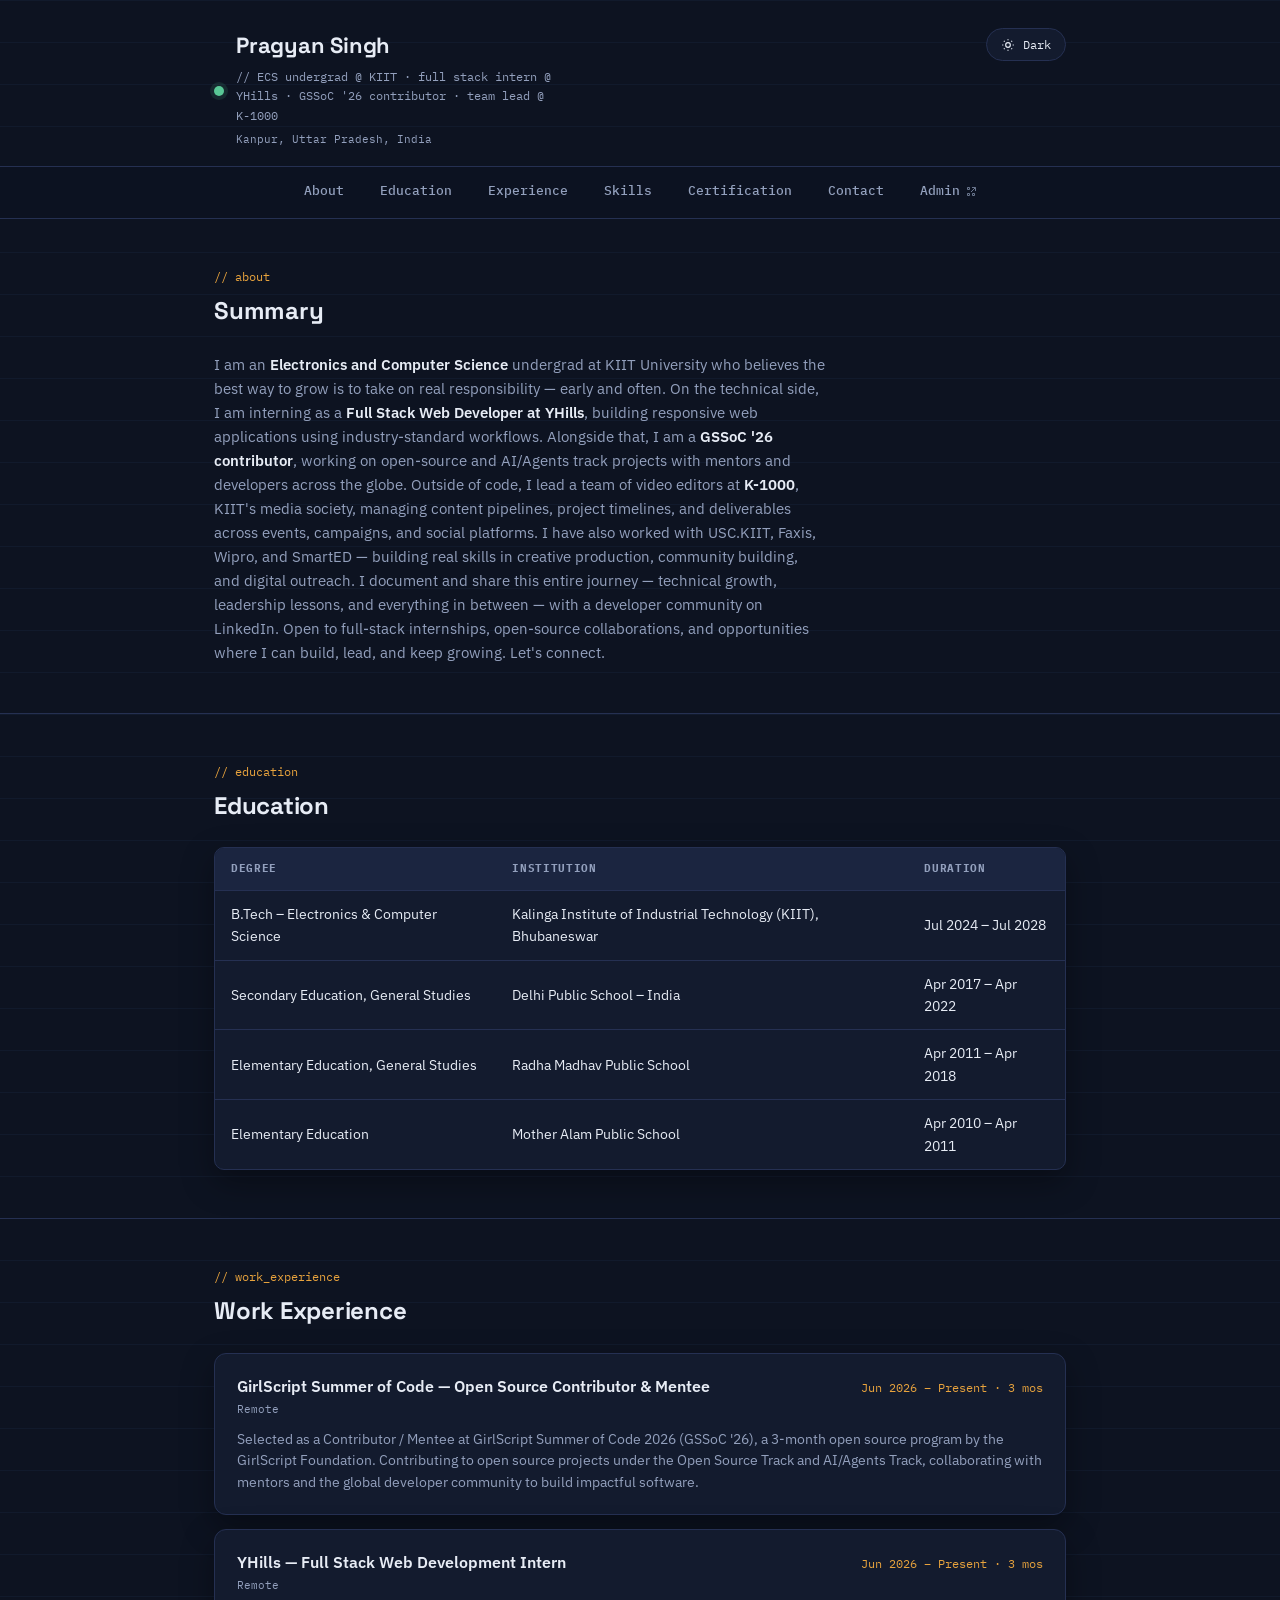
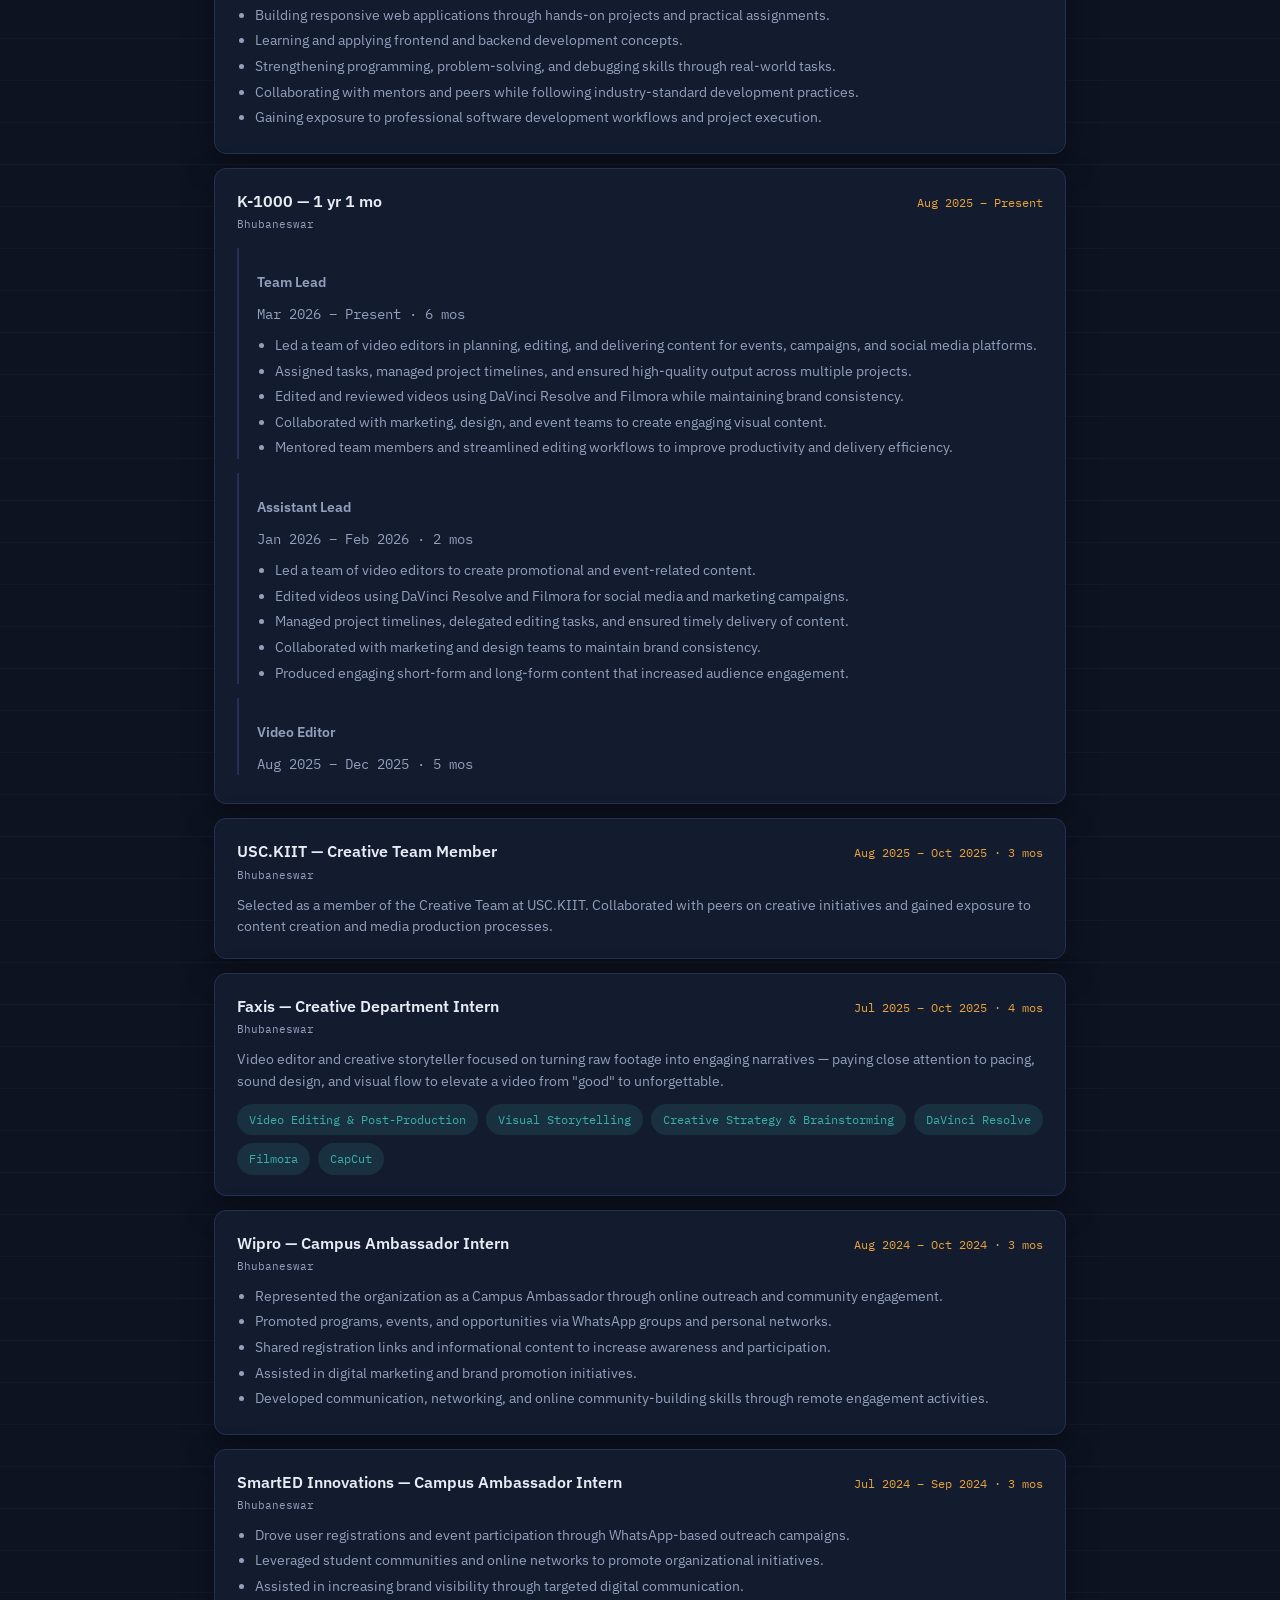
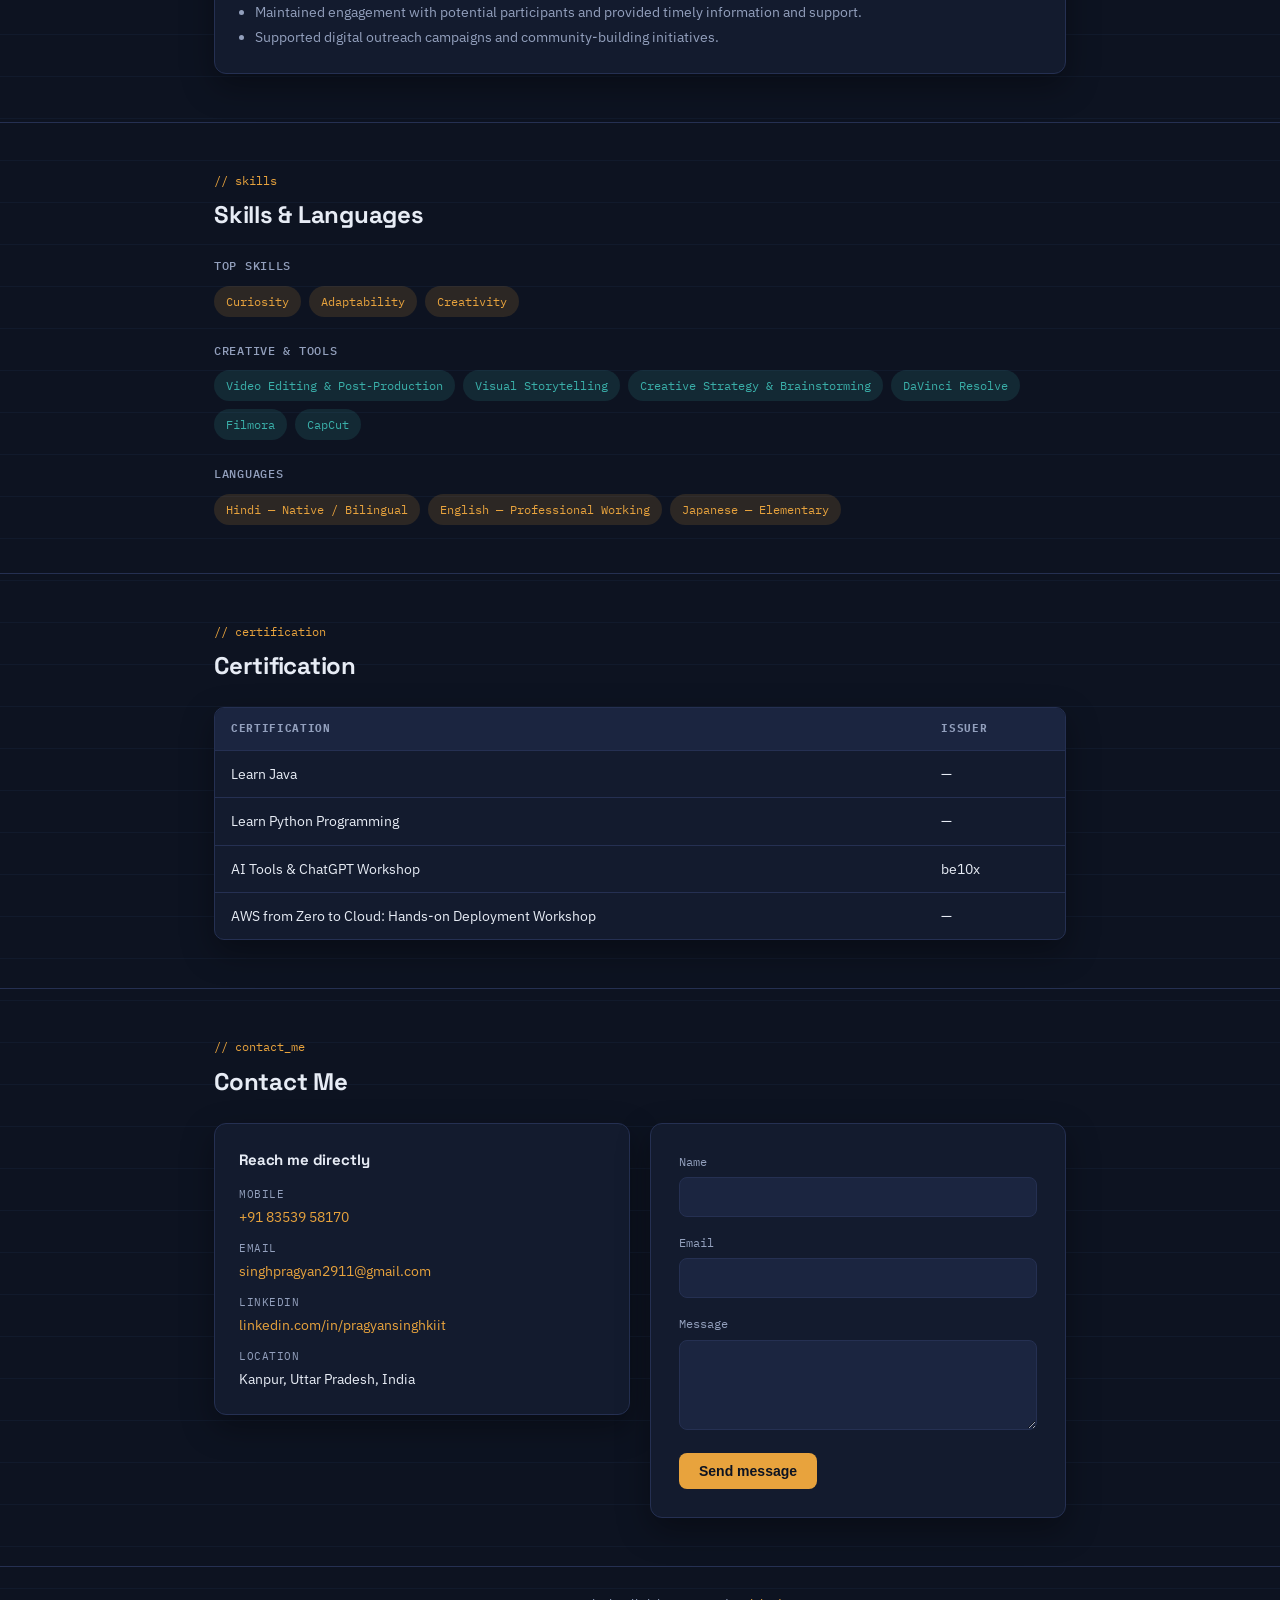
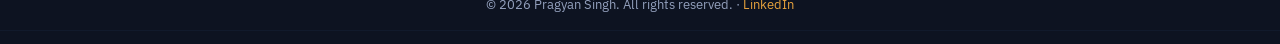
==== index.html @ 53487497 "added my yhills internship resume file" ====
<!DOCTYPE html>
<html lang="en" data-theme="dark">

<head>
    <meta charset="UTF-8">
    <meta name="viewport" content="width=device-width, initial-scale=1.0">
    <title>Pragyan Singh — Portfolio</title>
    <meta name="description" content="Resume and portfolio of Pragyan Singh — full-stack developer, B.Tech Electronics & Computer Science, KIIT University.">
    <link rel="preconnect" href="https://fonts.googleapis.com">
    <link rel="preconnect" href="https://fonts.gstatic.com" crossorigin>
    <link href="https://fonts.googleapis.com/css2?family=Space+Grotesk:wght@500;600;700&family=IBM+Plex+Sans:wght@400;500;600&family=IBM+Plex+Mono:wght@400;500&display=swap" rel="stylesheet">
    <link rel="stylesheet" href="style.css">
</head>

<body>
    <div class="scan-overlay" id="scan-overlay" aria-hidden="true"></div>

    <header class="site-header">
        <div class="container header-inner">
            <div class="brand">
                <span class="status-dot" aria-hidden="true"></span>
                <div>
                    <h1>Pragyan Singh</h1>
                    <p class="tagline">// ECS undergrad @ KIIT · full stack intern @ YHills · GSSoC '26 contributor · team lead @ K-1000</p>
                    <p class="location">Kanpur, Uttar Pradesh, India</p>
                </div>
            </div>
            <button id="toggle-theme" type="button" aria-label="Toggle color theme">
                <svg viewBox="0 0 24 24" fill="none" stroke="currentColor" stroke-width="2"><circle cx="12" cy="12" r="4"></circle><path d="M12 2v2M12 20v2M4.9 4.9l1.4 1.4M17.7 17.7l1.4 1.4M2 12h2M20 12h2M4.9 19.1l1.4-1.4M17.7 6.3l1.4-1.4"/></svg>
                <span id="theme-label">Dark</span>
            </button>
        </div>
    </header>

    <nav class="site-nav" aria-label="Section navigation">
        <div class="container">
            <ul>
                <li><a href="#about">About</a></li>
                <li><a href="#education">Education</a></li>
                <li><a href="#work-experience">Experience</a></li>
                <li><a href="#skills">Skills</a></li>
                <li><a href="#certification">Certification</a></li>
                <li><a href="#contact-me">Contact</a></li>
                <li>
                    <a href="admin.html" target="_blank" rel="noopener">
                        Admin
                        <svg viewBox="0 0 24 24" fill="none" stroke="currentColor" stroke-width="2"><path d="M14 3h7v7M21 3l-9 9M5 3h4v4H5V3M5 15h4v4H5v-4M15 15h4v4h-4v-4"/></svg>
                    </a>
                </li>
            </ul>
        </div>
    </nav>

    <main>
        <section id="about">
            <div class="container">
                <p class="eyebrow">// about</p>
                <h2>Summary</h2>
                <p class="about-text">
                    I am an <strong>Electronics and Computer Science</strong> undergrad at KIIT University who believes
                    the best way to grow is to take on real responsibility — early and often. On the technical side, I am
                    interning as a <strong>Full Stack Web Developer at YHills</strong>, building responsive web applications
                    using industry-standard workflows. Alongside that, I am a <strong>GSSoC '26 contributor</strong>, working
                    on open-source and AI/Agents track projects with mentors and developers across the globe. Outside of
                    code, I lead a team of video editors at <strong>K-1000</strong>, KIIT's media society, managing content
                    pipelines, project timelines, and deliverables across events, campaigns, and social platforms. I have
                    also worked with USC.KIIT, Faxis, Wipro, and SmartED — building real skills in creative production,
                    community building, and digital outreach. I document and share this entire journey — technical growth,
                    leadership lessons, and everything in between — with a developer community on LinkedIn. Open to
                    full-stack internships, open-source collaborations, and opportunities where I can build, lead, and
                    keep growing. Let's connect.
                </p>
            </div>
        </section>

        <section id="education">
            <div class="container">
                <p class="eyebrow">// education</p>
                <h2>Education</h2>
                <div class="table-wrap">
                    <table>
                        <thead>
                            <tr>
                                <th>Degree</th>
                                <th>Institution</th>
                                <th>Duration</th>
                            </tr>
                        </thead>
                        <tbody>
                            <tr>
                                <td>B.Tech – Electronics &amp; Computer Science</td>
                                <td>Kalinga Institute of Industrial Technology (KIIT), Bhubaneswar</td>
                                <td>Jul 2024 – Jul 2028</td>
                            </tr>
                            <tr>
                                <td>Secondary Education, General Studies</td>
                                <td>Delhi Public School – India</td>
                                <td>Apr 2017 – Apr 2022</td>
                            </tr>
                            <tr>
                                <td>Elementary Education, General Studies</td>
                                <td>Radha Madhav Public School</td>
                                <td>Apr 2011 – Apr 2018</td>
                            </tr>
                            <tr>
                                <td>Elementary Education</td>
                                <td>Mother Alam Public School</td>
                                <td>Apr 2010 – Apr 2011</td>
                            </tr>
                        </tbody>
                    </table>
                </div>
            </div>
        </section>

        <section id="work-experience">
            <div class="container">
                <p class="eyebrow">// work_experience</p>
                <h2>Work Experience</h2>
                <div class="exp-list">

                    <div class="exp-card">
                        <div class="exp-card-head">
                            <span class="exp-org">GirlScript Summer of Code — Open Source Contributor &amp; Mentee</span>
                            <span class="exp-duration">Jun 2026 – Present · 3 mos</span>
                        </div>
                        <p class="exp-location">Remote</p>
                        <p class="desc">
                            Selected as a Contributor / Mentee at GirlScript Summer of Code 2026 (GSSoC '26), a 3-month
                            open source program by the GirlScript Foundation. Contributing to open source projects under
                            the Open Source Track and AI/Agents Track, collaborating with mentors and the global
                            developer community to build impactful software.
                        </p>
                    </div>

                    <div class="exp-card">
                        <div class="exp-card-head">
                            <span class="exp-org">YHills — Full Stack Web Development Intern</span>
                            <span class="exp-duration">Jun 2026 – Present · 3 mos</span>
                        </div>
                        <p class="exp-location">Remote</p>
                        <ul>
                            <li>Building responsive web applications through hands-on projects and practical assignments.</li>
                            <li>Learning and applying frontend and backend development concepts.</li>
                            <li>Strengthening programming, problem-solving, and debugging skills through real-world tasks.</li>
                            <li>Collaborating with mentors and peers while following industry-standard development practices.</li>
                            <li>Gaining exposure to professional software development workflows and project execution.</li>
                        </ul>
                    </div>

                    <div class="exp-card">
                        <div class="exp-card-head">
                            <span class="exp-org">K-1000 — 1 yr 1 mo</span>
                            <span class="exp-duration">Aug 2025 – Present</span>
                        </div>
                        <p class="exp-location">Bhubaneswar</p>

                        <div class="exp-role">
                            <p class="exp-role-title">Team Lead</p>
                            <p class="exp-role-duration">Mar 2026 – Present · 6 mos</p>
                            <ul>
                                <li>Led a team of video editors in planning, editing, and delivering content for events, campaigns, and social media platforms.</li>
                                <li>Assigned tasks, managed project timelines, and ensured high-quality output across multiple projects.</li>
                                <li>Edited and reviewed videos using DaVinci Resolve and Filmora while maintaining brand consistency.</li>
                                <li>Collaborated with marketing, design, and event teams to create engaging visual content.</li>
                                <li>Mentored team members and streamlined editing workflows to improve productivity and delivery efficiency.</li>
                            </ul>
                        </div>

                        <div class="exp-role">
                            <p class="exp-role-title">Assistant Lead</p>
                            <p class="exp-role-duration">Jan 2026 – Feb 2026 · 2 mos</p>
                            <ul>
                                <li>Led a team of video editors to create promotional and event-related content.</li>
                                <li>Edited videos using DaVinci Resolve and Filmora for social media and marketing campaigns.</li>
                                <li>Managed project timelines, delegated editing tasks, and ensured timely delivery of content.</li>
                                <li>Collaborated with marketing and design teams to maintain brand consistency.</li>
                                <li>Produced engaging short-form and long-form content that increased audience engagement.</li>
                            </ul>
                        </div>

                        <div class="exp-role">
                            <p class="exp-role-title">Video Editor</p>
                            <p class="exp-role-duration">Aug 2025 – Dec 2025 · 5 mos</p>
                        </div>
                    </div>

                    <div class="exp-card">
                        <div class="exp-card-head">
                            <span class="exp-org">USC.KIIT — Creative Team Member</span>
                            <span class="exp-duration">Aug 2025 – Oct 2025 · 3 mos</span>
                        </div>
                        <p class="exp-location">Bhubaneswar</p>
                        <p class="desc">
                            Selected as a member of the Creative Team at USC.KIIT. Collaborated with peers on creative
                            initiatives and gained exposure to content creation and media production processes.
                        </p>
                    </div>

                    <div class="exp-card">
                        <div class="exp-card-head">
                            <span class="exp-org">Faxis — Creative Department Intern</span>
                            <span class="exp-duration">Jul 2025 – Oct 2025 · 4 mos</span>
                        </div>
                        <p class="exp-location">Bhubaneswar</p>
                        <p class="desc">
                            Video editor and creative storyteller focused on turning raw footage into engaging narratives —
                            paying close attention to pacing, sound design, and visual flow to elevate a video from
                            "good" to unforgettable.
                        </p>
                        <div class="tag-list" style="margin-top:12px;">
                            <span class="tag alt">Video Editing &amp; Post-Production</span>
                            <span class="tag alt">Visual Storytelling</span>
                            <span class="tag alt">Creative Strategy &amp; Brainstorming</span>
                            <span class="tag alt">DaVinci Resolve</span>
                            <span class="tag alt">Filmora</span>
                            <span class="tag alt">CapCut</span>
                        </div>
                    </div>

                    <div class="exp-card">
                        <div class="exp-card-head">
                            <span class="exp-org">Wipro — Campus Ambassador Intern</span>
                            <span class="exp-duration">Aug 2024 – Oct 2024 · 3 mos</span>
                        </div>
                        <p class="exp-location">Bhubaneswar</p>
                        <ul>
                            <li>Represented the organization as a Campus Ambassador through online outreach and community engagement.</li>
                            <li>Promoted programs, events, and opportunities via WhatsApp groups and personal networks.</li>
                            <li>Shared registration links and informational content to increase awareness and participation.</li>
                            <li>Assisted in digital marketing and brand promotion initiatives.</li>
                            <li>Developed communication, networking, and online community-building skills through remote engagement activities.</li>
                        </ul>
                    </div>

                    <div class="exp-card">
                        <div class="exp-card-head">
                            <span class="exp-org">SmartED Innovations — Campus Ambassador Intern</span>
                            <span class="exp-duration">Jul 2024 – Sep 2024 · 3 mos</span>
                        </div>
                        <p class="exp-location">Bhubaneswar</p>
                        <ul>
                            <li>Drove user registrations and event participation through WhatsApp-based outreach campaigns.</li>
                            <li>Leveraged student communities and online networks to promote organizational initiatives.</li>
                            <li>Assisted in increasing brand visibility through targeted digital communication.</li>
                            <li>Maintained engagement with potential participants and provided timely information and support.</li>
                            <li>Supported digital outreach campaigns and community-building initiatives.</li>
                        </ul>
                    </div>

                </div>
            </div>
        </section>

        <section id="skills">
            <div class="container">
                <p class="eyebrow">// skills</p>
                <h2>Skills &amp; Languages</h2>

                <div class="tag-group">
                    <h3>Top Skills</h3>
                    <div class="tag-list">
                        <span class="tag">Curiosity</span>
                        <span class="tag">Adaptability</span>
                        <span class="tag">Creativity</span>
                    </div>
                </div>

                <div class="tag-group">
                    <h3>Creative &amp; Tools</h3>
                    <div class="tag-list">
                        <span class="tag alt">Video Editing &amp; Post-Production</span>
                        <span class="tag alt">Visual Storytelling</span>
                        <span class="tag alt">Creative Strategy &amp; Brainstorming</span>
                        <span class="tag alt">DaVinci Resolve</span>
                        <span class="tag alt">Filmora</span>
                        <span class="tag alt">CapCut</span>
                    </div>
                </div>

                <div class="tag-group">
                    <h3>Languages</h3>
                    <div class="tag-list">
                        <span class="tag">Hindi — Native / Bilingual</span>
                        <span class="tag">English — Professional Working</span>
                        <span class="tag">Japanese — Elementary</span>
                    </div>
                </div>
            </div>
        </section>

        <section id="certification">
            <div class="container">
                <p class="eyebrow">// certification</p>
                <h2>Certification</h2>
                <div class="table-wrap">
                    <table>
                        <thead>
                            <tr>
                                <th>Certification</th>
                                <th>Issuer</th>
                            </tr>
                        </thead>
                        <tbody>
                            <tr>
                                <td>Learn Java</td>
                                <td>—</td>
                            </tr>
                            <tr>
                                <td>Learn Python Programming</td>
                                <td>—</td>
                            </tr>
                            <tr>
                                <td>AI Tools &amp; ChatGPT Workshop</td>
                                <td>be10x</td>
                            </tr>
                            <tr>
                                <td>AWS from Zero to Cloud: Hands-on Deployment Workshop</td>
                                <td>—</td>
                            </tr>
                        </tbody>
                    </table>
                </div>
            </div>
        </section>

        <section id="contact-me">
            <div class="container">
                <p class="eyebrow">// contact_me</p>
                <h2>Contact Me</h2>
                <div class="contact-grid">
                    <div class="contact-info">
                        <h3>Reach me directly</h3>
                        <dl>
                            <div>
                                <dt>Mobile</dt>
                                <dd><a href="tel:+918353958170">+91 83539 58170</a></dd>
                            </div>
                            <div>
                                <dt>Email</dt>
                                <dd><a href="mailto:singhpragyan2911@gmail.com">singhpragyan2911@gmail.com</a></dd>
                            </div>
                            <div>
                                <dt>LinkedIn</dt>
                                <dd><a href="https://www.linkedin.com/in/pragyansinghkiit" target="_blank" rel="noopener">linkedin.com/in/pragyansinghkiit</a></dd>
                            </div>
                            <div>
                                <dt>Location</dt>
                                <dd>Kanpur, Uttar Pradesh, India</dd>
                            </div>
                        </dl>
                    </div>
                    <div class="panel">
                        <form id="contact-form" novalidate>
                            <div class="field">
                                <label for="name">Name</label>
                                <input type="text" id="name" name="name" required>
                            </div>
                            <div class="field">
                                <label for="email">Email</label>
                                <input type="email" id="email" name="email" required>
                            </div>
                            <div class="field">
                                <label for="message">Message</label>
                                <textarea id="message" name="message" required></textarea>
                            </div>
                            <button type="submit">Send message</button>
                            <p class="form-status" id="contact-status" role="status"></p>
                        </form>
                    </div>
                </div>
            </div>
        </section>
    </main>

    <footer>
        <div class="container">
            <p>© 2026 Pragyan Singh. All rights reserved. · <a href="https://www.linkedin.com/in/pragyansinghkiit" target="_blank" rel="noopener">LinkedIn</a></p>
        </div>
    </footer>
    <script src="script.js"></script>
    <script src="shared.js"></script>

</body>

</html>
---- style.css ----
/* ============ Design tokens ============ */
:root,
[data-theme="dark"] {
    --bg: #0d1321;
    --bg-grid: #111a2c;
    --surface: #131b2e;
    --surface-2: #1b2540;
    --border: #253052;
    --text: #e7ecf5;
    --text-muted: #93a0bd;
    --accent: #e8a33d;
    --accent-soft: rgba(232, 163, 61, 0.14);
    --accent-2: #3aafa9;
    --accent-2-soft: rgba(58, 175, 169, 0.14);
    --danger: #e5686d;
    --danger-soft: rgba(229, 104, 109, 0.12);
    --success: #59c896;
    --success-soft: rgba(89, 200, 150, 0.12);
    --shadow: 0 12px 32px rgba(0, 0, 0, 0.35);
}

[data-theme="light"] {
    --bg: #eef1f6;
    --bg-grid: #e6eaf2;
    --surface: #ffffff;
    --surface-2: #f6f8fc;
    --border: #d8deea;
    --text: #10151f;
    --text-muted: #51597a;
    --accent: #c97f1e;
    --accent-soft: rgba(201, 127, 30, 0.12);
    --accent-2: #1e8c86;
    --accent-2-soft: rgba(30, 140, 134, 0.12);
    --danger: #c9333a;
    --danger-soft: rgba(201, 51, 58, 0.08);
    --success: #1f8f5f;
    --success-soft: rgba(31, 143, 95, 0.1);
    --shadow: 0 12px 28px rgba(20, 30, 60, 0.08);
}

* {
    margin: 0;
    padding: 0;
    box-sizing: border-box;
}

html {
    scroll-behavior: smooth;
}

body {
    font-family: 'IBM Plex Sans', Arial, sans-serif;
    background:
        linear-gradient(var(--bg-grid) 1px, transparent 1px) 0 0 / 100% 42px,
        var(--bg);
    color: var(--text);
    transition: background-color .35s ease, color .35s ease;
    line-height: 1.6;
}

.container {
    max-width: 900px;
    margin: 0 auto;
    padding: 0 24px;
}

h1,
h2,
h3 {
    font-family: 'Space Grotesk', sans-serif;
    letter-spacing: -0.01em;
}

a {
    color: inherit;
}

:focus-visible {
    outline: 2px solid var(--accent);
    outline-offset: 3px;
}

/* ============ Header ============ */
.site-header {
    padding: 28px 0 18px;
    position: relative;
}

.header-inner {
    display: flex;
    align-items: flex-start;
    justify-content: space-between;
    gap: 16px;
}

.brand {
    display: flex;
    align-items: center;
    gap: 12px;
}

.status-dot {
    width: 10px;
    height: 10px;
    border-radius: 50%;
    background: var(--success);
    box-shadow: 0 0 0 4px var(--success-soft);
    flex-shrink: 0;
    margin-top: 6px;
    animation: pulse 2.4s ease-in-out infinite;
}

@keyframes pulse {

    0%,
    100% {
        opacity: 1;
    }

    50% {
        opacity: .45;
    }
}

.brand h1 {
    font-size: 22px;
    font-weight: 700;
}

.tagline {
    font-family: 'IBM Plex Mono', monospace;
    font-size: 12px;
    color: var(--text-muted);
    margin-top: 4px;
    max-width: 46ch;
}

.location {
    font-family: 'IBM Plex Mono', monospace;
    font-size: 11px;
    color: var(--text-muted);
    margin-top: 6px;
}

#toggle-theme {
    display: inline-flex;
    align-items: center;
    gap: 8px;
    background: var(--surface);
    border: 1px solid var(--border);
    color: var(--text);
    font-family: 'IBM Plex Mono', monospace;
    font-size: 12px;
    padding: 8px 14px;
    border-radius: 999px;
    cursor: pointer;
    transition: border-color .2s ease, transform .2s ease;
    flex-shrink: 0;
}

#toggle-theme:hover {
    border-color: var(--accent);
    transform: translateY(-1px);
}

#toggle-theme svg {
    width: 14px;
    height: 14px;
}

/* ============ Nav ============ */
.site-nav {
    position: sticky;
    top: 0;
    z-index: 20;
    background: color-mix(in srgb, var(--bg) 88%, transparent);
    backdrop-filter: blur(10px);
    border-top: 1px solid var(--border);
    border-bottom: 1px solid var(--border);
}

.site-nav ul {
    display: flex;
    justify-content: center;
    flex-wrap: wrap;
    list-style: none;
    gap: 4px;
}

.site-nav a {
    display: inline-flex;
    align-items: center;
    gap: 5px;
    padding: 14px 16px;
    text-decoration: none;
    font-family: 'IBM Plex Mono', monospace;
    font-size: 13px;
    font-weight: 500;
    color: var(--text-muted);
    border-bottom: 2px solid transparent;
    transition: color .2s ease, border-color .2s ease;
}

.site-nav a:hover,
.site-nav a:focus-visible {
    color: var(--accent);
    border-color: var(--accent);
}

.site-nav a svg {
    width: 12px;
    height: 12px;
    opacity: .7;
}

/* ============ Sections ============ */
main section {
    scroll-margin-top: 56px;
    padding: 48px 0;
    border-bottom: 1px solid var(--border);
}

.eyebrow {
    font-family: 'IBM Plex Mono', monospace;
    font-size: 12px;
    color: var(--accent);
    margin-bottom: 6px;
}

section h2 {
    font-size: 24px;
    margin-bottom: 22px;
}

.about-text {
    max-width: 68ch;
    font-size: 15px;
    color: var(--text-muted);
}

.about-text strong {
    color: var(--text);
    font-weight: 600;
}

.table-wrap {
    overflow-x: auto;
    border: 1px solid var(--border);
    border-radius: 10px;
    background: var(--surface);
    box-shadow: var(--shadow);
}

table {
    border-collapse: collapse;
    width: 100%;
    min-width: 480px;
}

th,
td {
    text-align: left;
    padding: 12px 16px;
    font-size: 14px;
    border-bottom: 1px solid var(--border);
}

thead th {
    font-family: 'IBM Plex Mono', monospace;
    font-size: 11px;
    letter-spacing: .06em;
    text-transform: uppercase;
    color: var(--text-muted);
    background: var(--surface-2);
}

tbody tr:last-child td {
    border-bottom: none;
}

tbody tr:hover {
    background: var(--surface-2);
}

/* ============ Experience cards ============ */
.exp-list {
    display: grid;
    gap: 14px;
}

.exp-card {
    background: var(--surface);
    border: 1px solid var(--border);
    border-radius: 12px;
    padding: 20px 22px;
    box-shadow: var(--shadow);
}

.exp-card-head {
    display: flex;
    justify-content: space-between;
    align-items: baseline;
    gap: 12px;
    flex-wrap: wrap;
}

.exp-org {
    font-size: 16px;
    font-weight: 600;
}

.exp-duration {
    font-family: 'IBM Plex Mono', monospace;
    font-size: 12px;
    color: var(--accent);
    white-space: nowrap;
}

.exp-location {
    font-family: 'IBM Plex Mono', monospace;
    font-size: 11px;
    color: var(--text-muted);
    margin-top: 2px;
}

.exp-role {
    padding: 14px 0 0 18px;
    border-left: 2px solid var(--border);
    margin-top: 14px;
}

.exp-role:first-of-type {
    margin-top: 16px;
}

.exp-role-title {
    font-weight: 600;
    font-size: 14px;
}

.exp-role-duration {
    font-family: 'IBM Plex Mono', monospace;
    font-size: 11px;
    color: var(--text-muted);
    margin-bottom: 8px;
}

.exp-role ul,
.exp-card>ul {
    margin-top: 10px;
    padding-left: 18px;
    font-size: 13.5px;
    color: var(--text-muted);
}

.exp-role p,
.exp-card>p.desc {
    margin-top: 10px;
    font-size: 13.5px;
    color: var(--text-muted);
}

.exp-role li,
.exp-card>ul li {
    margin-bottom: 4px;
}

/* ============ Tags (skills / languages) ============ */
.tag-group {
    margin-bottom: 24px;
}

.tag-group:last-child {
    margin-bottom: 0;
}

.tag-group h3 {
    font-family: 'IBM Plex Mono', monospace;
    font-size: 12px;
    text-transform: uppercase;
    letter-spacing: .06em;
    color: var(--text-muted);
    margin-bottom: 10px;
    font-weight: 500;
}

.tag-list {
    display: flex;
    flex-wrap: wrap;
    gap: 8px;
}

.tag {
    background: var(--accent-soft);
    color: var(--accent);
    font-family: 'IBM Plex Mono', monospace;
    font-size: 12px;
    padding: 6px 12px;
    border-radius: 999px;
    white-space: nowrap;
}

.tag.alt {
    background: var(--accent-2-soft);
    color: var(--accent-2);
}

/* ============ Contact ============ */
.contact-grid {
    display: grid;
    grid-template-columns: repeat(auto-fit, minmax(260px, 1fr));
    gap: 20px;
    align-items: start;
}

.contact-info {
    background: var(--surface);
    border: 1px solid var(--border);
    border-radius: 12px;
    padding: 24px;
    box-shadow: var(--shadow);
}

.contact-info h3 {
    font-size: 15px;
    margin-bottom: 14px;
}

.contact-info dl {
    display: grid;
    gap: 12px;
}

.contact-info dt {
    font-family: 'IBM Plex Mono', monospace;
    font-size: 11px;
    text-transform: uppercase;
    letter-spacing: .05em;
    color: var(--text-muted);
}

.contact-info dd {
    font-size: 14px;
    margin-top: 2px;
}

.contact-info a {
    text-decoration: none;
    color: var(--accent);
}

.contact-info a:hover {
    text-decoration: underline;
}

/* ============ Forms ============ */
.panel {
    background: var(--surface);
    border: 1px solid var(--border);
    border-radius: 12px;
    padding: 28px;
    box-shadow: var(--shadow);
}

form .field {
    margin-bottom: 16px;
}

label {
    display: block;
    font-family: 'IBM Plex Mono', monospace;
    font-size: 12px;
    color: var(--text-muted);
    margin-bottom: 6px;
}

input,
textarea {
    width: 100%;
    background: var(--surface-2);
    border: 1px solid var(--border);
    color: var(--text);
    padding: 10px 12px;
    border-radius: 8px;
    font-family: 'IBM Plex Sans', sans-serif;
    font-size: 14px;
    transition: border-color .2s ease;
}

input:focus,
textarea:focus {
    border-color: var(--accent);
}

textarea {
    resize: vertical;
    min-height: 90px;
}

button[type="submit"] {
    appearance: none;
    border: none;
    background: var(--accent);
    color: var(--bg);
    font-weight: 600;
    font-size: 14px;
    padding: 10px 20px;
    border-radius: 8px;
    cursor: pointer;
    transition: filter .2s ease, transform .2s ease;
}

button[type="submit"]:hover {
    filter: brightness(1.08);
    transform: translateY(-1px);
}

.form-status {
    margin-top: 14px;
    font-size: 13px;
    padding: 10px 12px;
    border-radius: 8px;
    display: none;
}

.form-status.show {
    display: block;
}

.form-status.ok {
    background: var(--success-soft);
    color: var(--success);
}

.form-status.err {
    background: var(--danger-soft);
    color: var(--danger);
}

/* ============ Footer ============ */
footer {
    padding: 28px 0;
    text-align: center;
    font-size: 13px;
    color: var(--text-muted);
}

footer a {
    color: var(--accent);
    text-decoration: none;
}

footer a:hover {
    text-decoration: underline;
}

/* ============ Motion / a11y ============ */
.scan-overlay {
    position: fixed;
    inset: 0;
    pointer-events: none;
    background: linear-gradient(180deg, transparent, var(--accent-soft) 45%, transparent);
    transform: translateY(-100%);
    opacity: 0;
    z-index: 999;
}

.scan-overlay.run {
    animation: scan .5s ease-out;
}

@keyframes scan {
    0% {
        transform: translateY(-100%);
        opacity: .9;
    }

    100% {
        transform: translateY(100%);
        opacity: 0;
    }
}

@media (prefers-reduced-motion: reduce) {

    .status-dot,
    .scan-overlay.run {
        animation: none !important;
    }

    html {
        scroll-behavior: auto;
    }
}

@media (max-width: 560px) {
    .header-inner {
        flex-direction: column;
    }

    .panel {
        padding: 20px;
    }
}
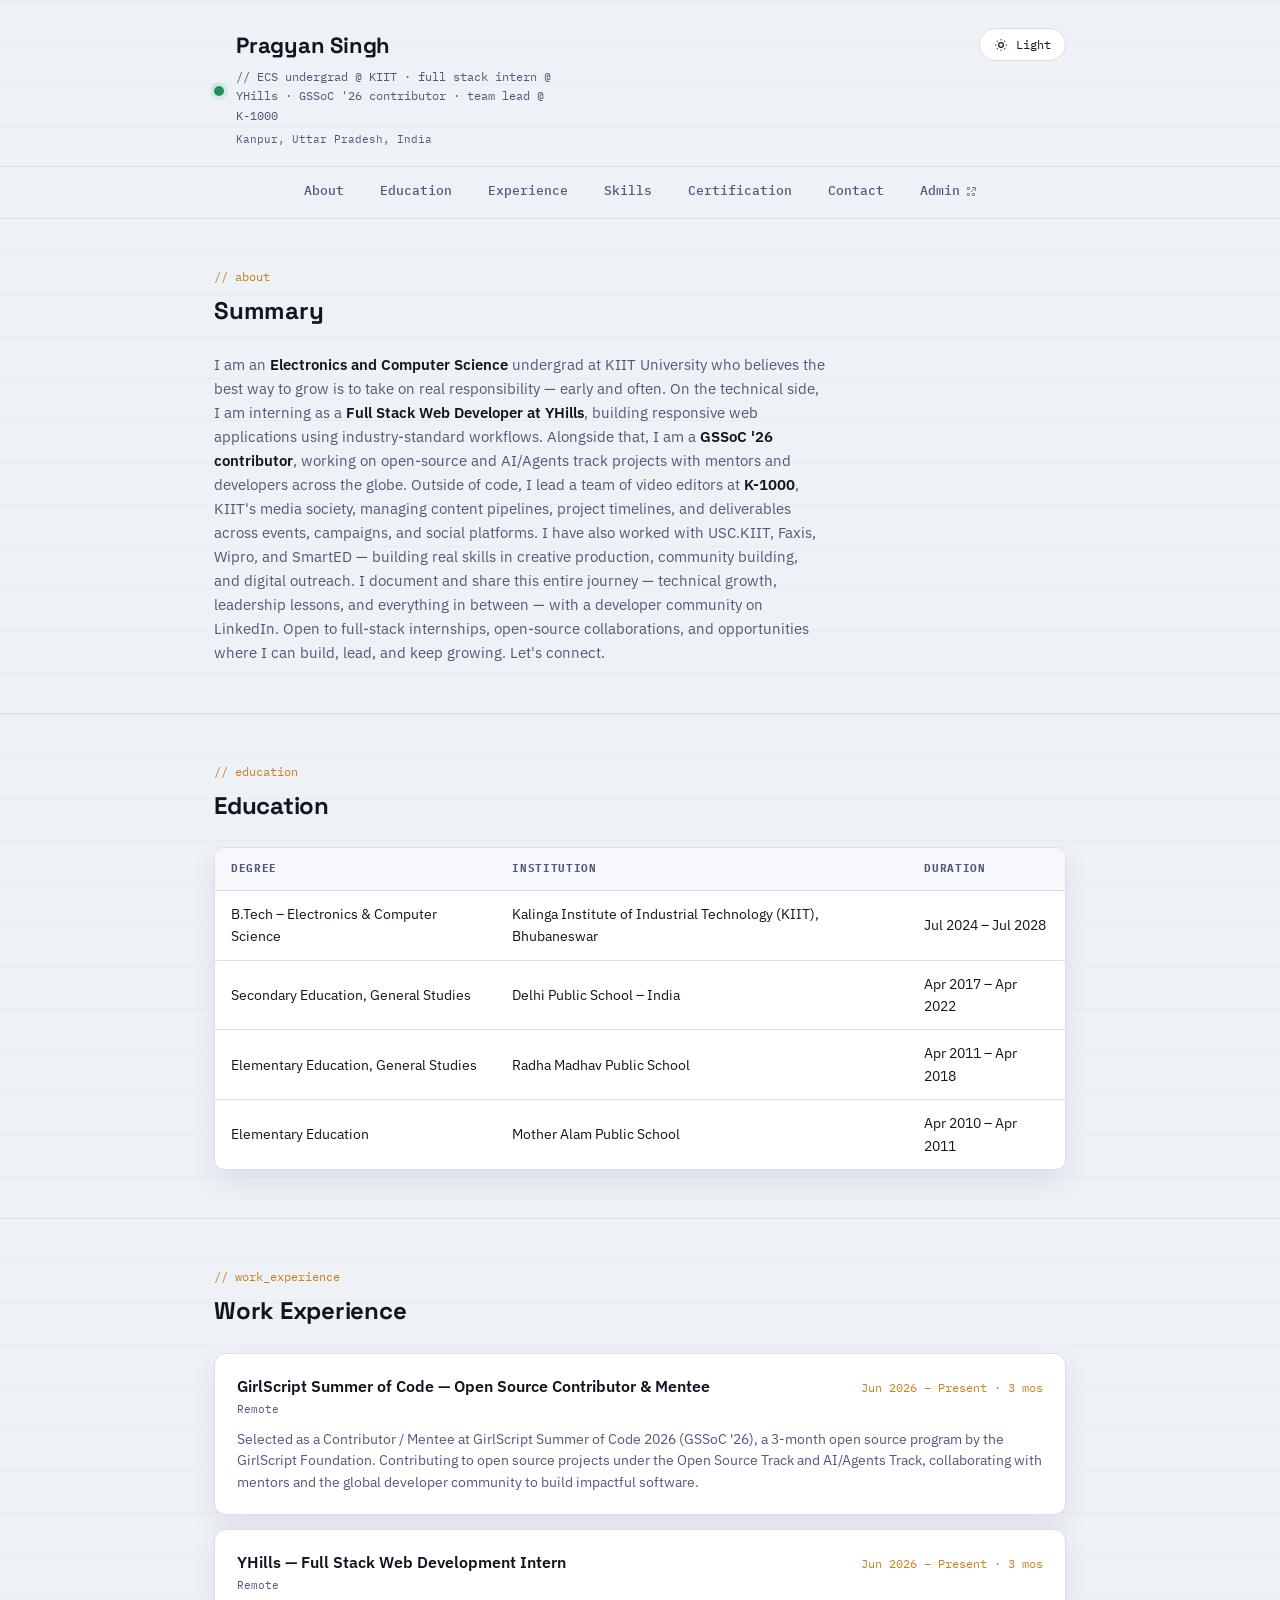
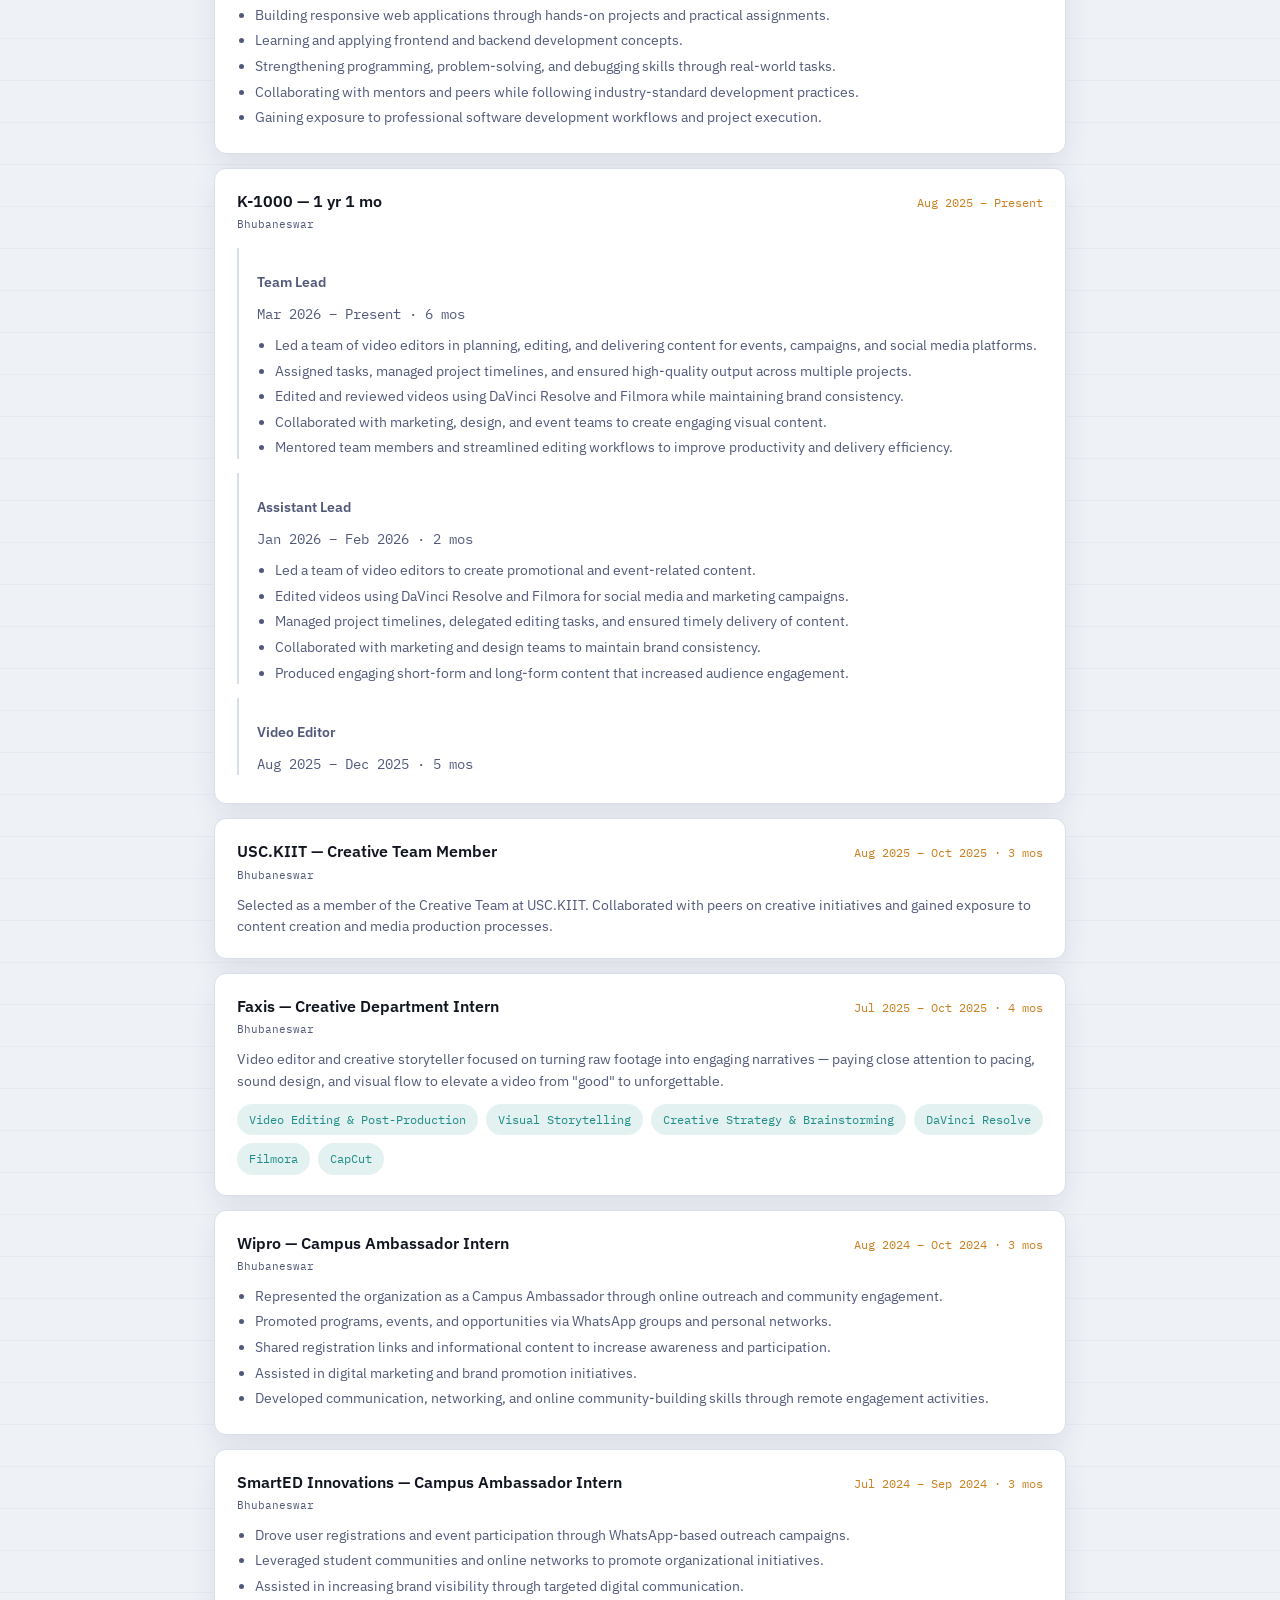
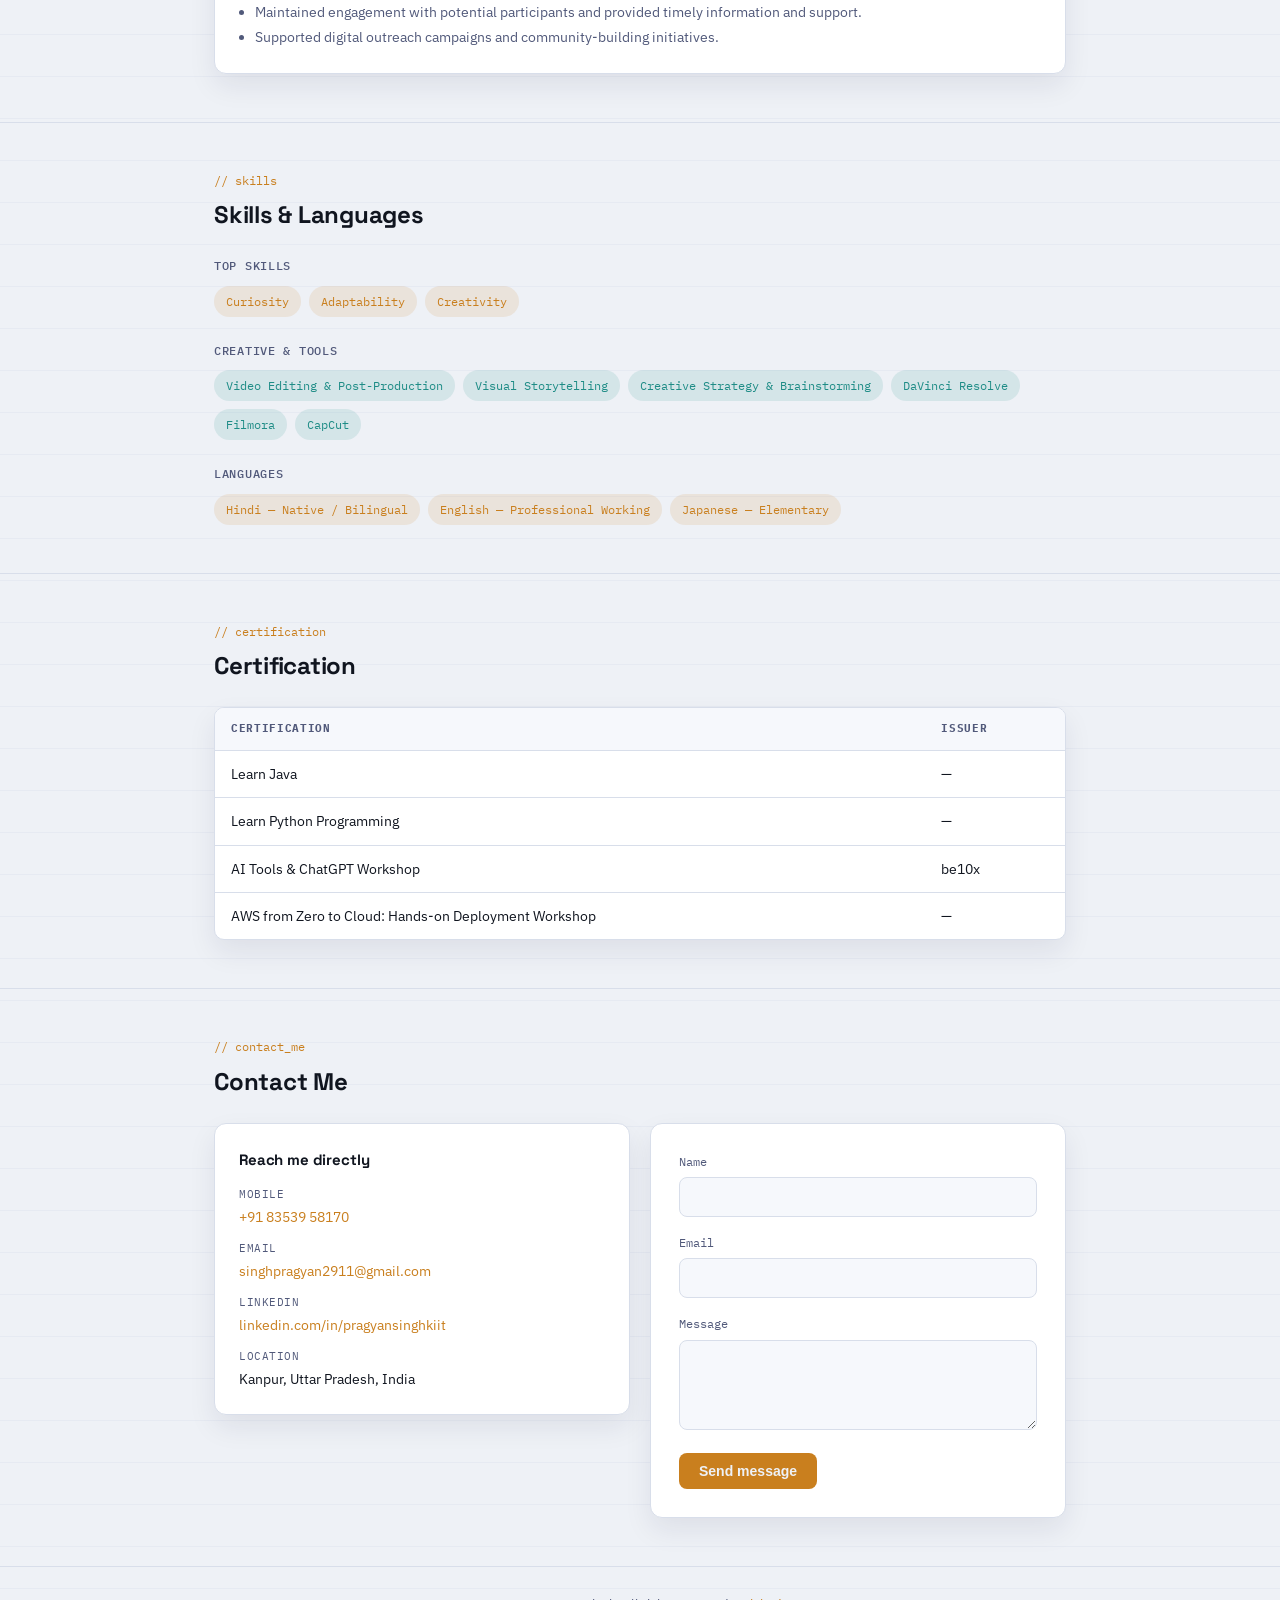
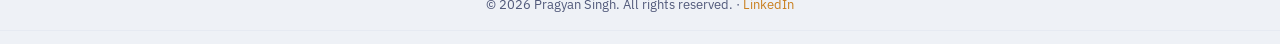
==== commit 3ce506c2: "corrected the script error" ====
--- a/index.html
+++ b/index.html
@@ -42,7 +42,7 @@
                 <li><a href="#certification">Certification</a></li>
                 <li><a href="#contact-me">Contact</a></li>
                 <li>
-                    <a href="admin.html" target="_blank" rel="noopener">
+                    <a href="Admin.html" target="_blank" rel="noopener">
                         Admin
                         <svg viewBox="0 0 24 24" fill="none" stroke="currentColor" stroke-width="2"><path d="M14 3h7v7M21 3l-9 9M5 3h4v4H5V3M5 15h4v4H5v-4M15 15h4v4h-4v-4"/></svg>
                     </a>
@@ -378,9 +378,9 @@
             <p>© 2026 Pragyan Singh. All rights reserved. · <a href="https://www.linkedin.com/in/pragyansinghkiit" target="_blank" rel="noopener">LinkedIn</a></p>
         </div>
     </footer>
+    <script src="Shared.js"></script>
     <script src="script.js"></script>
-    <script src="shared.js"></script>
 
 </body>
 
-</html>+</html>
